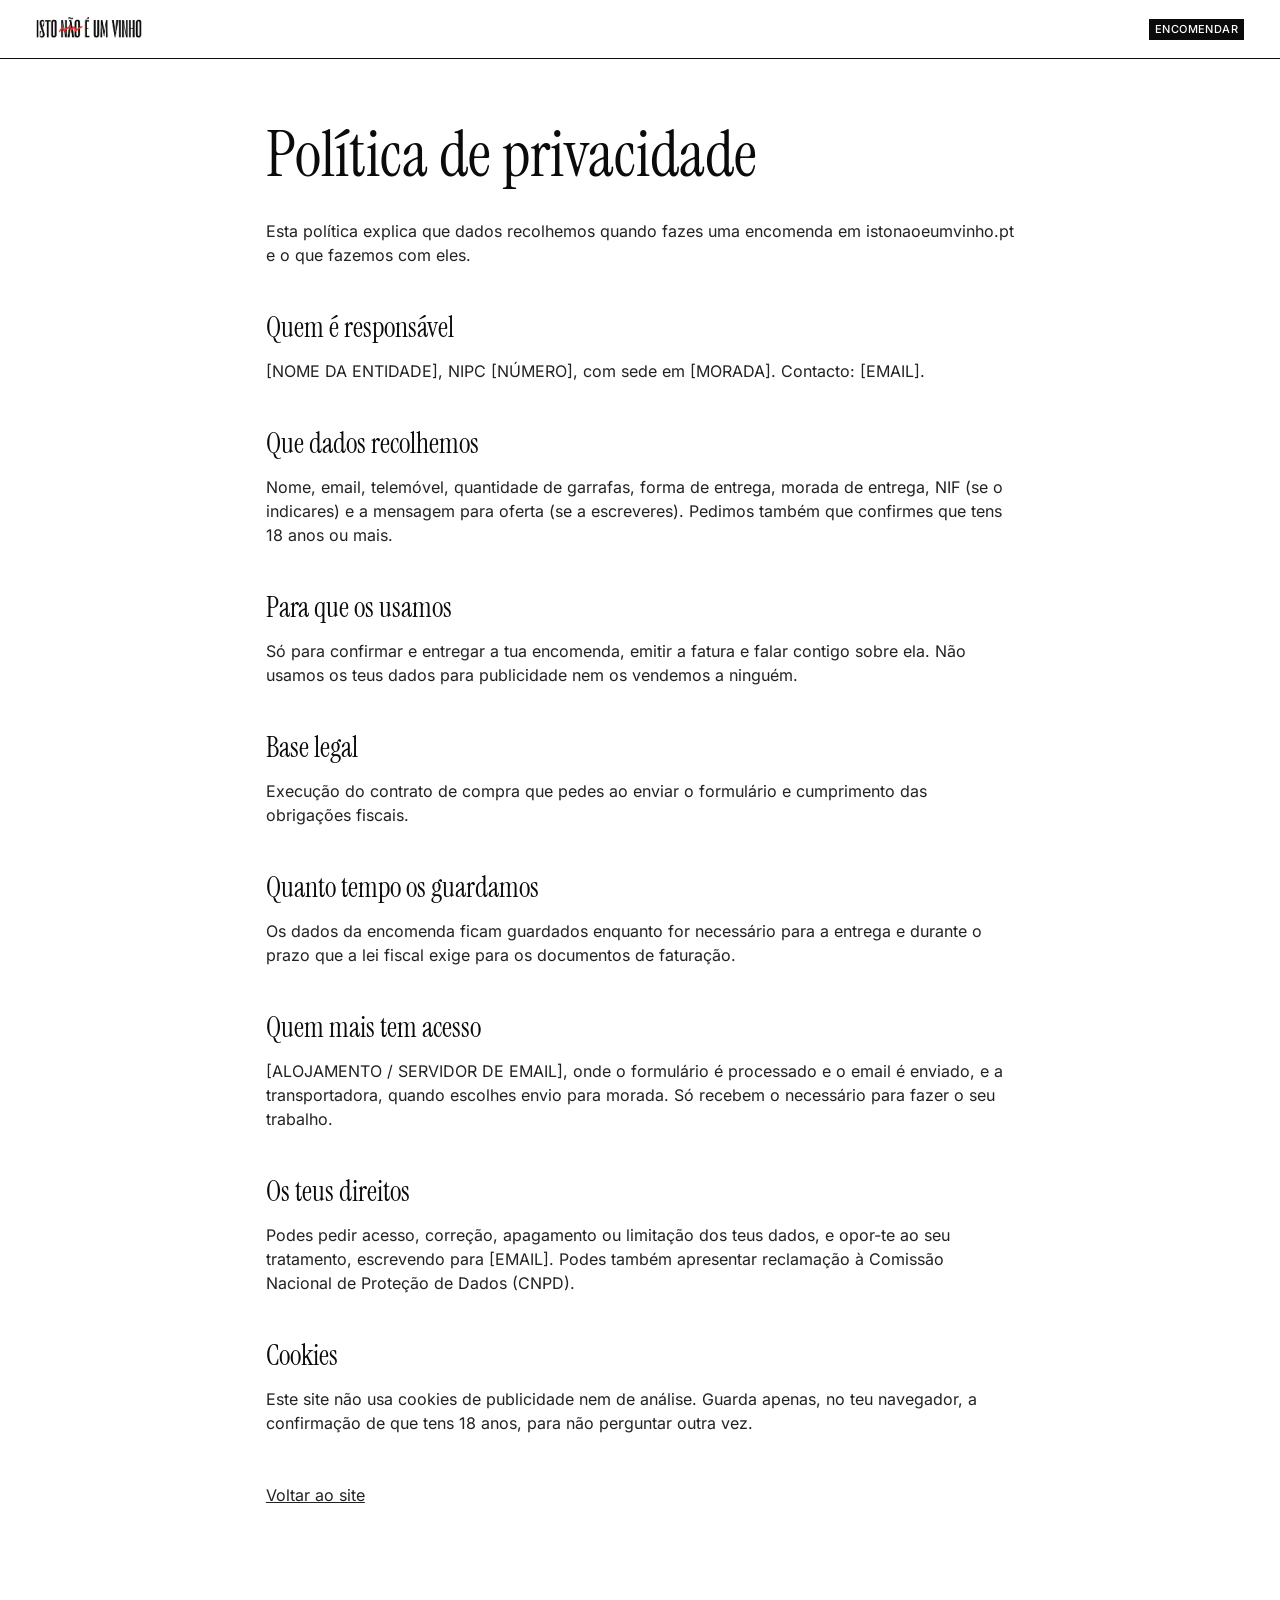
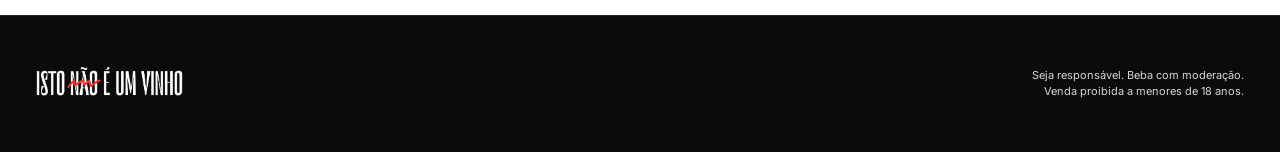
==== politica-privacidade.html @ b2ecf71c "Site Isto não é um Vinho + deploy automático para Cloud Run" ====
<!DOCTYPE html>
<html lang="pt-PT">
<head>
<meta charset="utf-8">
<meta name="viewport" content="width=device-width, initial-scale=1">
<title>Política de privacidade | Isto não é um Vinho</title>
<meta name="robots" content="noindex">
<link rel="icon" type="image/png" href="assets/img/favicon.png">
<link rel="stylesheet" href="assets/css/styles.css">
</head>
<body>
<header class="header">
  <div class="wrap header-in">
    <a href="index.html" class="header-logo"><img src="assets/img/logo-header.png" alt="Isto não é um vinho" width="574" height="128"></a>
    <nav class="nav" aria-label="Principal"><a href="index.html#encomendar" class="nav-cta">Encomendar</a></nav>
  </div>
</header>
<main class="legal">
  <div class="wrap">
    <h1>Política de privacidade</h1>
    <p>Esta política explica que dados recolhemos quando fazes uma encomenda em istonaoeumvinho.pt e o que fazemos com eles.</p>

    <h2>Quem é responsável</h2>
    <p>[NOME DA ENTIDADE], NIPC [NÚMERO], com sede em [MORADA]. Contacto: [EMAIL].</p>

    <h2>Que dados recolhemos</h2>
    <p>Nome, email, telemóvel, quantidade de garrafas, forma de entrega, morada de entrega, NIF (se o indicares) e a mensagem para oferta (se a escreveres). Pedimos também que confirmes que tens 18 anos ou mais.</p>

    <h2>Para que os usamos</h2>
    <p>Só para confirmar e entregar a tua encomenda, emitir a fatura e falar contigo sobre ela. Não usamos os teus dados para publicidade nem os vendemos a ninguém.</p>

    <h2>Base legal</h2>
    <p>Execução do contrato de compra que pedes ao enviar o formulário e cumprimento das obrigações fiscais.</p>

    <h2>Quanto tempo os guardamos</h2>
    <p>Os dados da encomenda ficam guardados enquanto for necessário para a entrega e durante o prazo que a lei fiscal exige para os documentos de faturação.</p>

    <h2>Quem mais tem acesso</h2>
    <p>[ALOJAMENTO / SERVIDOR DE EMAIL], onde o formulário é processado e o email é enviado, e a transportadora, quando escolhes envio para morada. Só recebem o necessário para fazer o seu trabalho.</p>

    <h2>Os teus direitos</h2>
    <p>Podes pedir acesso, correção, apagamento ou limitação dos teus dados, e opor-te ao seu tratamento, escrevendo para [EMAIL]. Podes também apresentar reclamação à Comissão Nacional de Proteção de Dados (CNPD).</p>

    <h2>Cookies</h2>
    <p>Este site não usa cookies de publicidade nem de análise. Guarda apenas, no teu navegador, a confirmação de que tens 18 anos, para não perguntar outra vez.</p>

    <p style="margin-top:48px"><a href="index.html">Voltar ao site</a></p>
  </div>
</main>
<footer class="footer">
  <div class="wrap footer-in">
    <div class="footer-marcas"><img src="assets/img/logo-footer.png" alt="Isto não é um vinho" class="footer-logo" width="916" height="205"></div>
    <div class="footer-info"><p>Seja responsável. Beba com moderação.<br>Venda proibida a menores de 18 anos.</p></div>
  </div>
</footer>
</body>
</html>
---- assets/css/styles.css ----
/* Fontes (alojadas localmente, licença OFL) */
@font-face{font-family:"Instrument Serif";src:url("../fonts/instrument-serif-latin-400-normal.woff2") format("woff2");font-weight:400;font-display:swap}
@font-face{font-family:"Inter";src:url("../fonts/inter-latin-400-normal.woff2") format("woff2");font-weight:400;font-display:swap}
@font-face{font-family:"Inter";src:url("../fonts/inter-latin-500-normal.woff2") format("woff2");font-weight:500;font-display:swap}
@font-face{font-family:"Inter";src:url("../fonts/inter-latin-600-normal.woff2") format("woff2");font-weight:600;font-display:swap}

:root{
  --preto:#0B0B0B;
  --branco:#FFFFFF;
  --vermelho:#ED342F;
  --vinho:#5E0A0D;
  --cinza:#9C9C9C;
  --texto-suave:#5A5A5A;
  --serif:"Instrument Serif",Georgia,"Times New Roman",serif;
  --sans:"Inter",system-ui,-apple-system,"Segoe UI",Roboto,sans-serif;
  --max:1440px;
  --pad:clamp(16px,2.8vw,40px);
  --header-h:58px;
}

*,*::before,*::after{box-sizing:border-box}
html{scroll-behavior:smooth;-webkit-text-size-adjust:100%}
@media (prefers-reduced-motion:reduce){html{scroll-behavior:auto}*{transition:none!important;animation:none!important}}
body{margin:0;background:var(--branco);color:var(--preto);font-family:var(--sans);font-size:16px;line-height:1.5;-webkit-font-smoothing:antialiased;text-rendering:optimizeLegibility}
img,svg{display:block;max-width:100%}
a{color:inherit}
h1,h2,h3,p,dl,dd,figure{margin:0}
section[id]{scroll-margin-top:var(--header-h)}
:focus-visible{outline:2px solid var(--vermelho);outline-offset:3px}

.wrap{max-width:var(--max);margin-inline:auto;padding-inline:var(--pad)}
.label{font-family:var(--sans);font-weight:500;font-size:12px;letter-spacing:.06em;text-transform:uppercase}

.skip{position:absolute;left:-9999px;top:8px;z-index:200;background:var(--preto);color:var(--branco);padding:10px 16px}
.skip:focus{left:8px}

/* Botões */
.btn{display:inline-flex;align-items:center;justify-content:center;min-height:48px;padding:0 32px;background:var(--preto);color:var(--branco);border:1px solid var(--preto);font:600 12px/1 var(--sans);letter-spacing:.08em;text-transform:uppercase;text-decoration:none;cursor:pointer;transition:background .2s,color .2s}
.btn:hover{background:var(--branco);color:var(--preto)}
.btn-block{width:100%}
.btn-outline{background:transparent;color:var(--preto)}
.btn-outline:hover{background:var(--preto);color:var(--branco)}
.btn-light{background:var(--branco);color:var(--preto);border-color:var(--branco)}
.btn-light:hover{background:transparent;color:var(--branco)}
.btn[disabled]{opacity:.6;cursor:wait}

/* Cabeçalho */
.header{position:sticky;top:0;z-index:50;background:var(--branco);border-bottom:1px solid var(--preto)}
.header-in{display:flex;align-items:center;justify-content:space-between;gap:16px;min-height:var(--header-h)}
.header-logo img{height:24px;width:auto}
.nav{display:flex;align-items:center;gap:clamp(12px,2vw,24px);font:500 11px/1 var(--sans);letter-spacing:.04em;text-transform:uppercase}
.nav a{text-decoration:none;padding:6px 0}
.nav a:hover{text-decoration:underline;text-underline-offset:4px}
.nav .nav-cta{background:var(--preto);color:var(--branco);padding:5px 6px}
.nav .nav-cta:hover{text-decoration:none;background:var(--vermelho)}

/* Hero */
.hero-in{display:grid;grid-template-columns:minmax(0,1fr) minmax(200px,300px);gap:40px;align-items:end;padding-block:clamp(40px,6vw,80px) clamp(40px,6vw,72px)}
.hero-logo img{width:min(100%,780px);height:auto}
.hero-side{display:flex;flex-direction:column;gap:22px;font-family:var(--serif);text-transform:uppercase;padding-bottom:4px}
.hero-claim{font-size:clamp(20px,1.7vw,26px);line-height:1.08}
.hero-meta{font-size:clamp(20px,1.7vw,26px);line-height:1.04}
.hero-meta b{font-weight:400;-webkit-text-stroke:.7px currentColor;letter-spacing:-.005em}
.hero-cta{display:flex;flex-direction:column;gap:8px;margin-top:14px}
.hero-note{font:500 10px/1.3 var(--sans);letter-spacing:.04em;text-align:right}

/* Fotografia */
.foto{background:var(--cinza);aspect-ratio:16/7.2;overflow:hidden}
.foto img,.foto-vazia{width:100%;height:100%;object-fit:cover}

/* Grelha label + conteúdo */
.grid-label{display:grid;grid-template-columns:minmax(120px,1fr) minmax(0,4fr);gap:24px 40px}

/* História */
.historia .wrap{padding-block:clamp(56px,7vw,96px)}
.historia-body{display:flex;flex-direction:column;gap:clamp(18px,2vw,28px)}
.lead{font-family:var(--serif);font-size:clamp(26px,2.9vw,44px);line-height:1.12}
.sub{font-family:var(--serif);font-size:clamp(19px,1.9vw,28px);line-height:1.18}
.historia-logos{width:min(100%,440px);height:auto;margin-top:8px}

/* O vinho */
.vinho{color:var(--branco);background-color:var(--vinho);
  background-image:
    radial-gradient(120% 90% at 18% 30%,rgba(150,20,24,.55),transparent 60%),
    radial-gradient(80% 120% at 85% 70%,rgba(120,10,16,.6),transparent 55%),
    radial-gradient(60% 50% at 55% 20%,rgba(200,40,40,.18),transparent 70%),
    linear-gradient(115deg,#3d0507 0%,#6d0c10 45%,#4a0609 70%,#2c0305 100%);
  border-block:1px solid var(--preto)}
.vinho .wrap{padding-block:clamp(48px,6vw,80px)}
.vinho .label{color:var(--vermelho)}
.ficha{display:grid;grid-template-columns:repeat(3,minmax(0,1fr));gap:clamp(24px,3vw,40px) clamp(20px,3vw,40px)}
.ficha dt{font:500 10px/1.2 var(--sans);letter-spacing:.06em;text-transform:uppercase;color:var(--vermelho);margin-bottom:6px}
.ficha dd{font-family:var(--serif);font-size:clamp(20px,1.9vw,28px);line-height:1.12}

/* Contador */
.contador .wrap{padding-block:clamp(40px,5vw,64px) clamp(32px,4vw,48px)}
.contador-row{display:flex;flex-wrap:wrap;align-items:flex-end;justify-content:space-between;gap:8px 32px}
.contador-num{font-family:var(--serif);font-size:clamp(150px,27vw,420px);line-height:.82;letter-spacing:-.03em;margin-left:-.04em;font-variant-numeric:lining-nums}
.contador-frase{font-family:var(--serif);font-size:clamp(22px,2.4vw,36px);line-height:1.1;padding-bottom:.2em}

/* Encomendar */
.encomenda{background:var(--preto);color:var(--branco)}
.encomenda-in{display:grid;grid-template-columns:minmax(220px,1fr) minmax(0,2.4fr);gap:40px clamp(32px,4vw,64px);padding-block:clamp(56px,6vw,80px)}
.encomenda-intro{display:flex;flex-direction:column;gap:10px}
.encomenda h2{font-family:var(--serif);font-weight:400;font-size:clamp(44px,4.6vw,72px);line-height:1}
.preco{font-family:var(--serif);font-size:clamp(28px,2.6vw,40px);line-height:1.1}
.encomenda-txt{font-size:13px;line-height:1.45;color:#D6D6D6;max-width:300px;margin-top:6px}

.form{display:grid;grid-template-columns:repeat(2,minmax(0,1fr));gap:18px 20px;align-content:start}
.form[hidden]{display:none}
.form .full{grid-column:1/-1}
.hp{position:absolute!important;left:-10000px;width:1px;height:1px;overflow:hidden}
.field{display:flex;flex-direction:column;gap:7px;font:500 9.5px/1.2 var(--sans);letter-spacing:.08em;text-transform:uppercase;margin:0;padding:0;border:0;min-width:0}
.field[hidden]{display:none}
.field legend{padding:0;margin-bottom:8px}
.field input,.field select{width:100%;height:46px;padding:0 12px;background:transparent;color:var(--branco);border:1px solid #6E6E6E;border-radius:0;font:400 15px/1 var(--sans);letter-spacing:0;text-transform:none;-webkit-appearance:none;appearance:none;transition:border-color .2s}
.field input::placeholder{color:#7A7A7A}
.field input:focus,.field select:focus{outline:none;border-color:var(--branco)}
.select{position:relative;display:block}
.select::after{content:"";position:absolute;right:14px;top:50%;width:7px;height:7px;border-right:1.5px solid var(--branco);border-bottom:1.5px solid var(--branco);transform:translateY(-70%) rotate(45deg);pointer-events:none}
.field select{background:var(--preto);padding-right:36px;cursor:pointer}
.err{font:400 12px/1.3 var(--sans);letter-spacing:0;text-transform:none;color:#FF8A80;min-height:0}
.err:empty{display:none}
.field.invalid input,.field.invalid select{border-color:#FF8A80}

.radios{display:flex;flex-wrap:wrap;gap:8px 28px}
.radio,.check{display:flex;align-items:center;gap:10px;font:400 13px/1.35 var(--sans);letter-spacing:0;text-transform:none;cursor:pointer;min-height:32px}
.radio input{appearance:none;-webkit-appearance:none;width:16px;height:16px;margin:0;border-radius:50%;border:1.5px solid var(--branco);flex:0 0 auto;display:grid;place-content:center;cursor:pointer}
.radio input::before{content:"";width:8px;height:8px;border-radius:50%;background:var(--branco);transform:scale(0);transition:transform .15s}
.radio input:checked::before{transform:scale(1)}
.check{align-items:flex-start}
.check input{appearance:none;-webkit-appearance:none;width:16px;height:16px;margin:1px 0 0;border:1.5px solid var(--branco);background:transparent;flex:0 0 auto;display:grid;place-content:center;cursor:pointer}
.check input::before{content:"";width:9px;height:5px;border-left:2px solid var(--preto);border-bottom:2px solid var(--preto);transform:rotate(-45deg) translate(1px,-1px) scale(0);transition:transform .15s}
.check input:checked{background:var(--branco)}
.check input:checked::before{transform:rotate(-45deg) translate(1px,-1px) scale(1)}
.check.invalid input{border-color:#FF8A80}
.check a{text-underline-offset:3px}

.total{font-family:var(--serif);font-size:26px;line-height:1.1}
.form-msg{font-size:14px;min-height:0}
.form-msg:empty{display:none}
.form-msg.erro{color:#FF8A80}
.actions{display:flex;flex-wrap:wrap;align-items:center;gap:12px 20px;margin-top:4px}
.actions .btn{min-width:180px}
.actions-note{font-size:11px;color:#BDBDBD}

.sucesso{display:flex;flex-direction:column;gap:16px;font-family:var(--serif);outline:none}
.sucesso[hidden]{display:none}
.sucesso-big{font-size:clamp(44px,5vw,80px);line-height:1;text-transform:uppercase}
.sucesso p:not(.sucesso-big){font-size:clamp(20px,2vw,26px);line-height:1.25;max-width:640px}

/* Rodapé */
.footer{background:var(--preto);color:var(--branco);border-top:1px solid #222}
.footer-in{display:flex;flex-wrap:wrap;align-items:center;justify-content:space-between;gap:28px 40px;padding-block:clamp(36px,4vw,56px)}
.footer-marcas{display:flex;flex-wrap:wrap;align-items:center;gap:20px 32px}
.footer-logo{height:clamp(26px,2.6vw,38px);width:auto}
.footer-parceiros{height:clamp(24px,2.3vw,32px);width:auto}
.footer-info{display:flex;flex-direction:column;gap:6px;font-size:11px;line-height:1.45;text-align:right;color:#D6D6D6}
.footer-info a{text-decoration:none}
.footer-info a:hover{text-decoration:underline;text-underline-offset:3px}
.ig{display:inline-flex;align-items:center;gap:4px;vertical-align:middle}

/* Entrada 18+ */
.idade{position:fixed;inset:0;z-index:100;background:var(--branco);display:flex;align-items:center;justify-content:center;padding:32px 16px;overflow:auto}
.idade[hidden]{display:none}
.idade-box{display:flex;flex-direction:column;align-items:center;gap:32px;text-align:center;max-width:720px;width:100%}
.idade-logo{width:min(100%,520px);height:auto}
.idade h1{font-family:var(--serif);font-weight:400;font-size:clamp(30px,4vw,48px);line-height:1.1}
.idade-btns{display:flex;flex-wrap:wrap;gap:12px;justify-content:center}
.idade-btns .btn{min-width:160px}
.idade-nao-msg{font-family:var(--serif);font-size:26px}
.idade-aviso{font-size:12px;line-height:1.5;color:var(--texto-suave)}
body.bloqueado{overflow:hidden}

/* Página legal */
.legal .wrap{max-width:820px;padding-block:64px 96px}
.legal h1{font-family:var(--serif);font-weight:400;font-size:clamp(40px,5vw,64px);line-height:1;margin-bottom:32px}
.legal h2{font-family:var(--serif);font-weight:400;font-size:28px;margin:40px 0 10px}
.legal p{color:#222;margin-bottom:12px}

/* Responsivo */
@media (max-width:900px){
  .hero-in{grid-template-columns:1fr;gap:32px}
  .hero-side{display:grid;grid-template-columns:1fr 1fr;gap:20px}
  .hero-cta{grid-column:1/-1;margin-top:0}
  .hero-note{text-align:left}
  .grid-label{grid-template-columns:1fr}
  .encomenda-in{grid-template-columns:1fr}
  .encomenda-txt{max-width:520px}
  .footer-info{text-align:left}
}
@media (max-width:640px){
  :root{--header-h:54px}
  .header-logo img{height:18px}
  .nav{gap:12px;font-size:10px}
  .nav a:not(.nav-cta){display:none}
  .foto{aspect-ratio:4/5}
  .ficha{grid-template-columns:repeat(2,minmax(0,1fr))}
  .form{grid-template-columns:1fr}
  .contador-row{flex-direction:column;align-items:flex-start}
  .actions .btn{width:100%}
}
@media (max-width:380px){
  .hero-side{grid-template-columns:1fr}
}
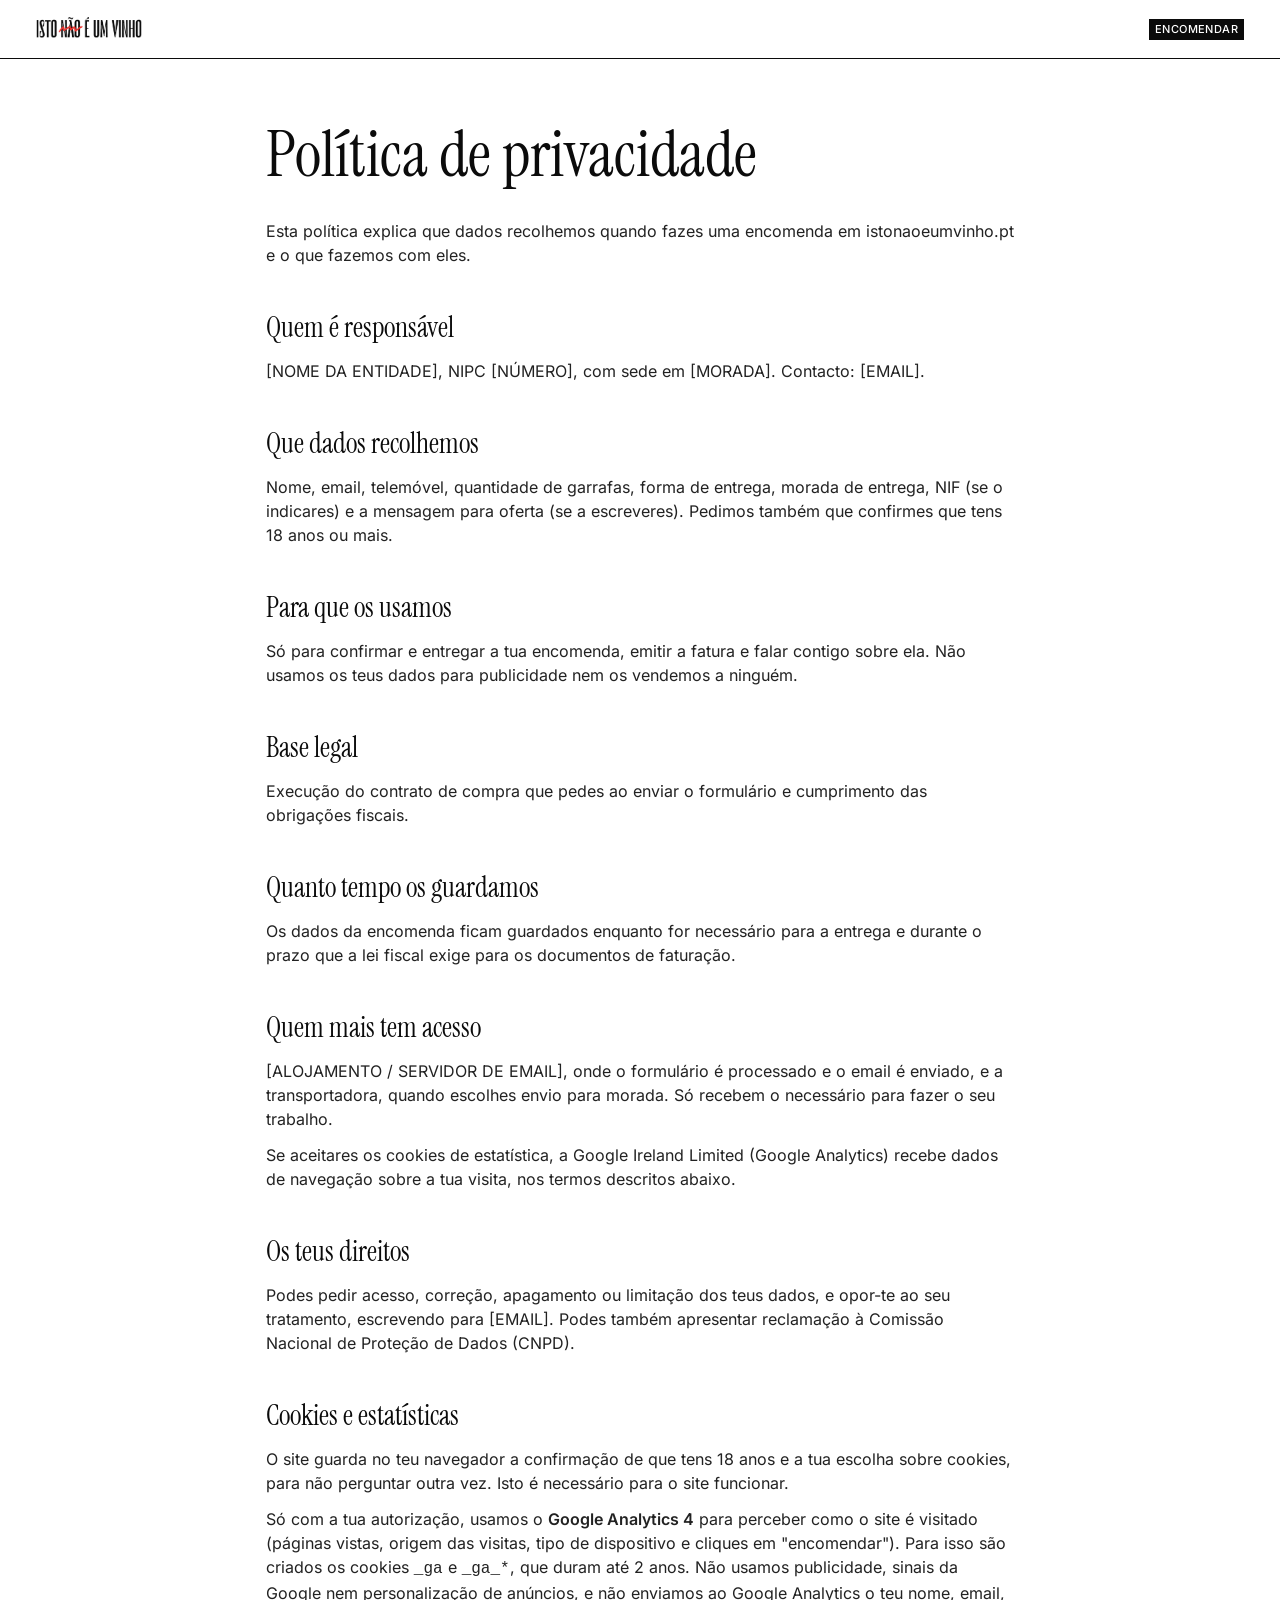
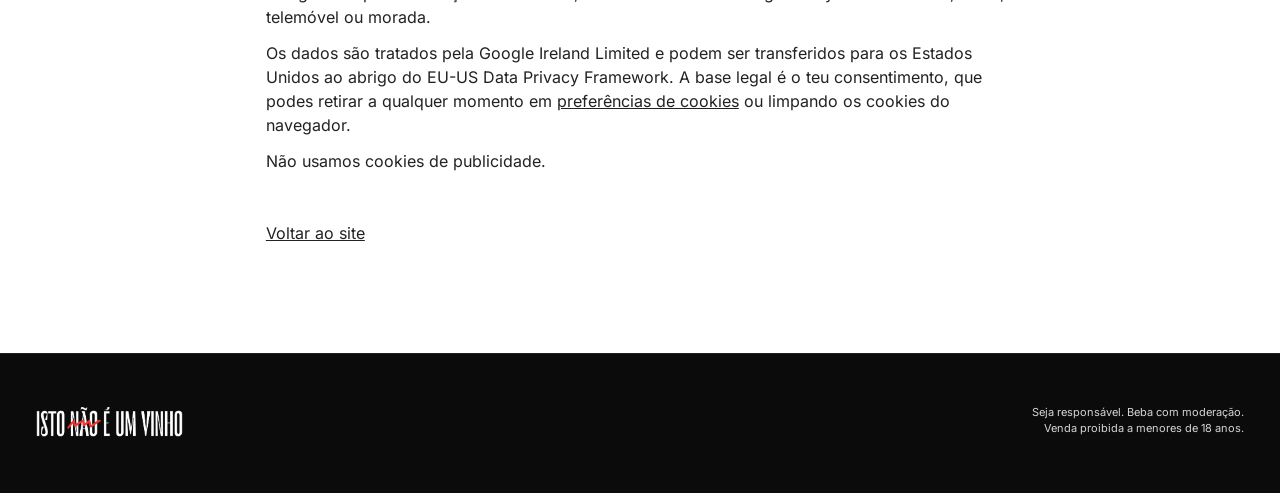
==== commit 8faba116: "Google Analytics 4 com banner de consentimento e eventos de encomenda Co-Authored-By: Claude Opus 5." ====
--- a/politica-privacidade.html
+++ b/politica-privacidade.html
@@ -6,7 +6,7 @@
 <title>Política de privacidade | Isto não é um Vinho</title>
 <meta name="robots" content="noindex">
 <link rel="icon" type="image/png" href="assets/img/favicon.png">
-<link rel="stylesheet" href="assets/css/styles.css">
+<link rel="stylesheet" href="assets/css/styles.css?v=__VERSION__">
 </head>
 <body>
 <header class="header">
@@ -37,12 +37,16 @@
 
     <h2>Quem mais tem acesso</h2>
     <p>[ALOJAMENTO / SERVIDOR DE EMAIL], onde o formulário é processado e o email é enviado, e a transportadora, quando escolhes envio para morada. Só recebem o necessário para fazer o seu trabalho.</p>
+    <p>Se aceitares os cookies de estatística, a Google Ireland Limited (Google Analytics) recebe dados de navegação sobre a tua visita, nos termos descritos abaixo.</p>
 
     <h2>Os teus direitos</h2>
     <p>Podes pedir acesso, correção, apagamento ou limitação dos teus dados, e opor-te ao seu tratamento, escrevendo para [EMAIL]. Podes também apresentar reclamação à Comissão Nacional de Proteção de Dados (CNPD).</p>
 
-    <h2>Cookies</h2>
-    <p>Este site não usa cookies de publicidade nem de análise. Guarda apenas, no teu navegador, a confirmação de que tens 18 anos, para não perguntar outra vez.</p>
+    <h2 id="cookies">Cookies e estatísticas</h2>
+    <p>O site guarda no teu navegador a confirmação de que tens 18 anos e a tua escolha sobre cookies, para não perguntar outra vez. Isto é necessário para o site funcionar.</p>
+    <p>Só com a tua autorização, usamos o <strong>Google Analytics 4</strong> para perceber como o site é visitado (páginas vistas, origem das visitas, tipo de dispositivo e cliques em "encomendar"). Para isso são criados os cookies <code>_ga</code> e <code>_ga_*</code>, que duram até 2 anos. Não usamos publicidade, sinais da Google nem personalização de anúncios, e não enviamos ao Google Analytics o teu nome, email, telemóvel ou morada.</p>
+    <p>Os dados são tratados pela Google Ireland Limited e podem ser transferidos para os Estados Unidos ao abrigo do EU-US Data Privacy Framework. A base legal é o teu consentimento, que podes retirar a qualquer momento em <a href="#" data-cookies>preferências de cookies</a> ou limpando os cookies do navegador.</p>
+    <p>Não usamos cookies de publicidade.</p>
 
     <p style="margin-top:48px"><a href="index.html">Voltar ao site</a></p>
   </div>
@@ -50,8 +54,10 @@
 <footer class="footer">
   <div class="wrap footer-in">
     <div class="footer-marcas"><img src="assets/img/logo-footer.png" alt="Isto não é um vinho" class="footer-logo" width="916" height="205"></div>
-    <div class="footer-info"><p>Seja responsável. Beba com moderação.<br>Venda proibida a menores de 18 anos.</p></div>
+    <div class="footer-info"><p>Seja responsável. Beba com moderação.<br>Venda proibida a menores de 18 anos.</p><p><a href="#" data-cookies hidden>Cookies</a></p></div>
   </div>
 </footer>
+<script src="config.js?v=__VERSION__"></script>
+<script src="assets/js/analytics.js?v=__VERSION__"></script>
 </body>
 </html>
--- a/assets/css/styles.css
+++ b/assets/css/styles.css
@@ -172,6 +172,17 @@
 .idade-aviso{font-size:12px;line-height:1.5;color:var(--texto-suave)}
 body.bloqueado{overflow:hidden}
 
+/* Banner de cookies */
+.cookies{position:fixed;left:0;right:0;bottom:0;z-index:90;background:var(--branco);color:var(--preto);border-top:1px solid var(--preto);box-shadow:0 -6px 24px rgba(0,0,0,.08)}
+.cookies[hidden]{display:none}
+.cookies-in{max-width:var(--max);margin:0 auto;padding:16px var(--pad);display:flex;flex-wrap:wrap;align-items:center;justify-content:space-between;gap:12px 32px}
+.cookies p{margin:0;flex:1 1 420px;font-size:13px;line-height:1.5}
+.cookies strong{font-family:var(--serif);font-weight:400;font-size:18px;margin-right:4px}
+.cookies a{text-underline-offset:3px}
+.cookies-btns{display:flex;gap:10px;flex-wrap:wrap}
+.cookies .btn{min-height:42px;padding:0 22px}
+@media (max-width:640px){.cookies-btns{width:100%}.cookies .btn{flex:1}}
+
 /* Página legal */
 .legal .wrap{max-width:820px;padding-block:64px 96px}
 .legal h1{font-family:var(--serif);font-weight:400;font-size:clamp(40px,5vw,64px);line-height:1;margin-bottom:32px}
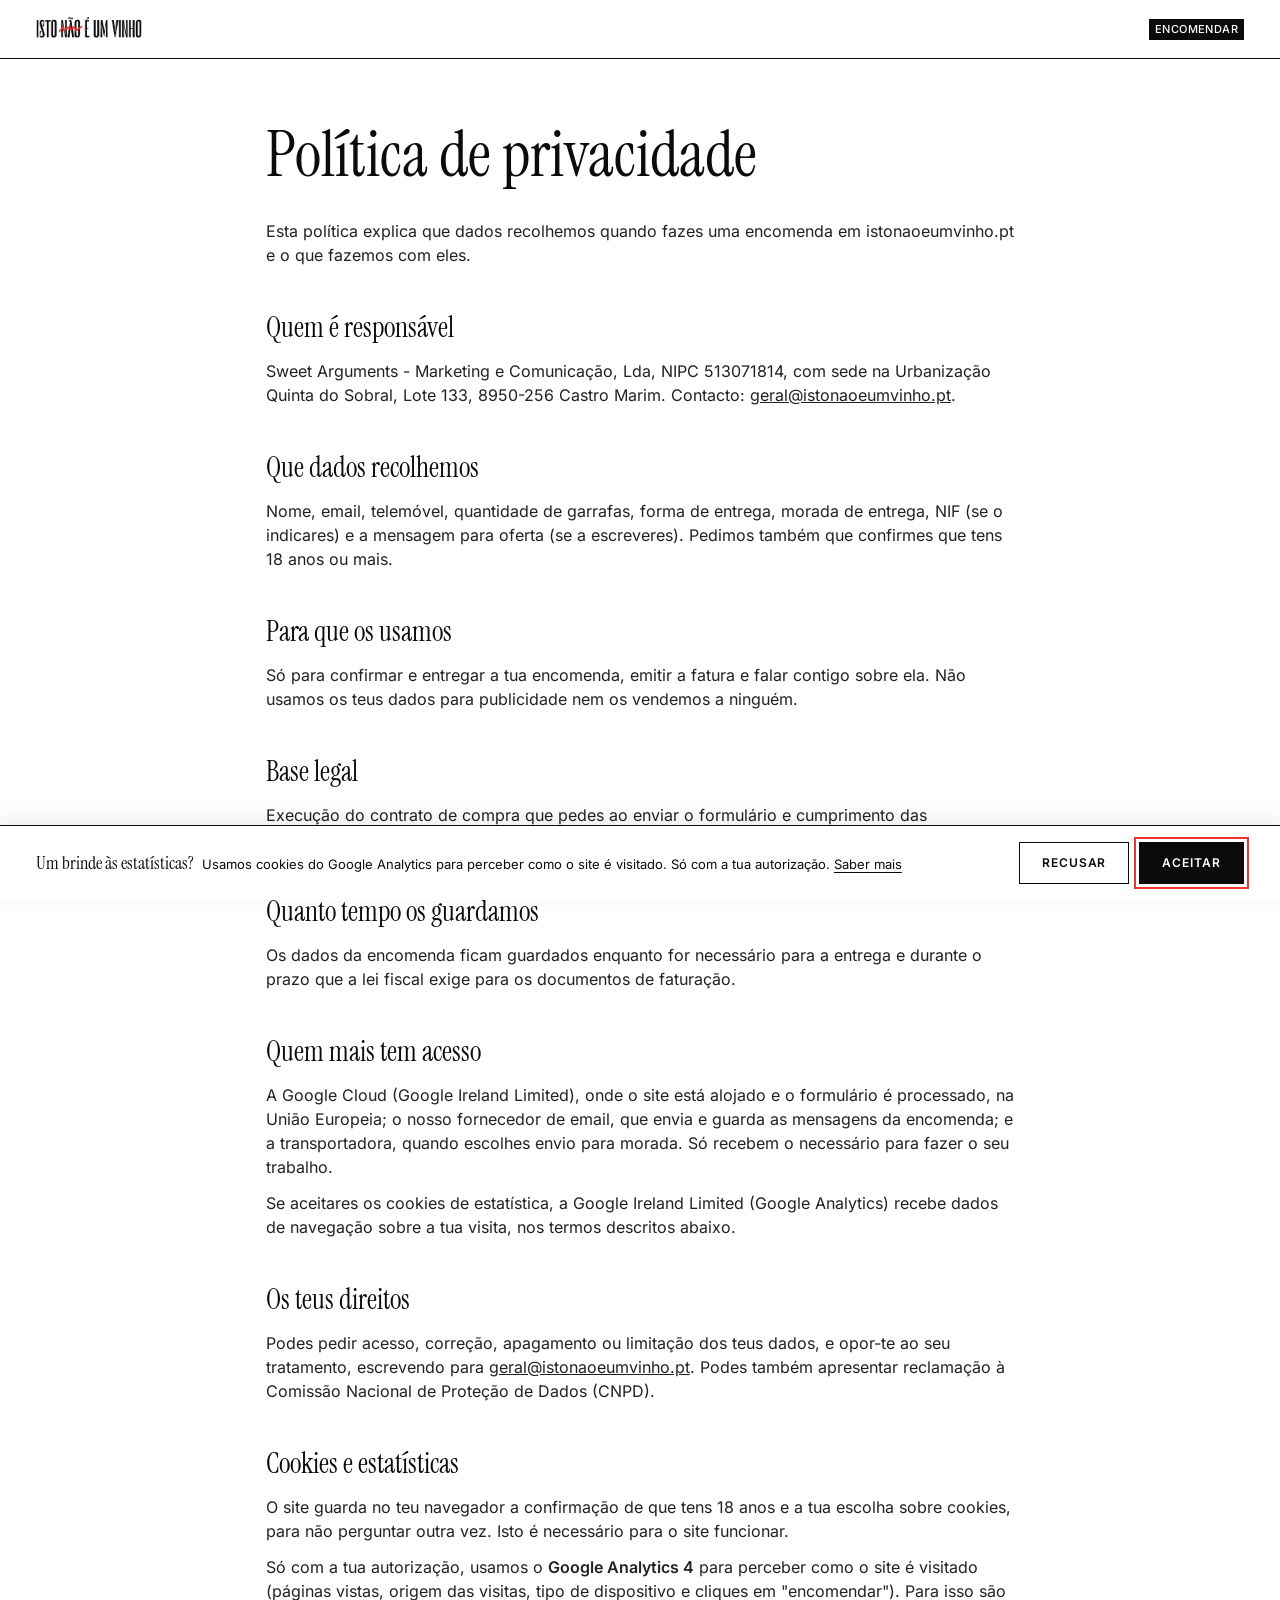
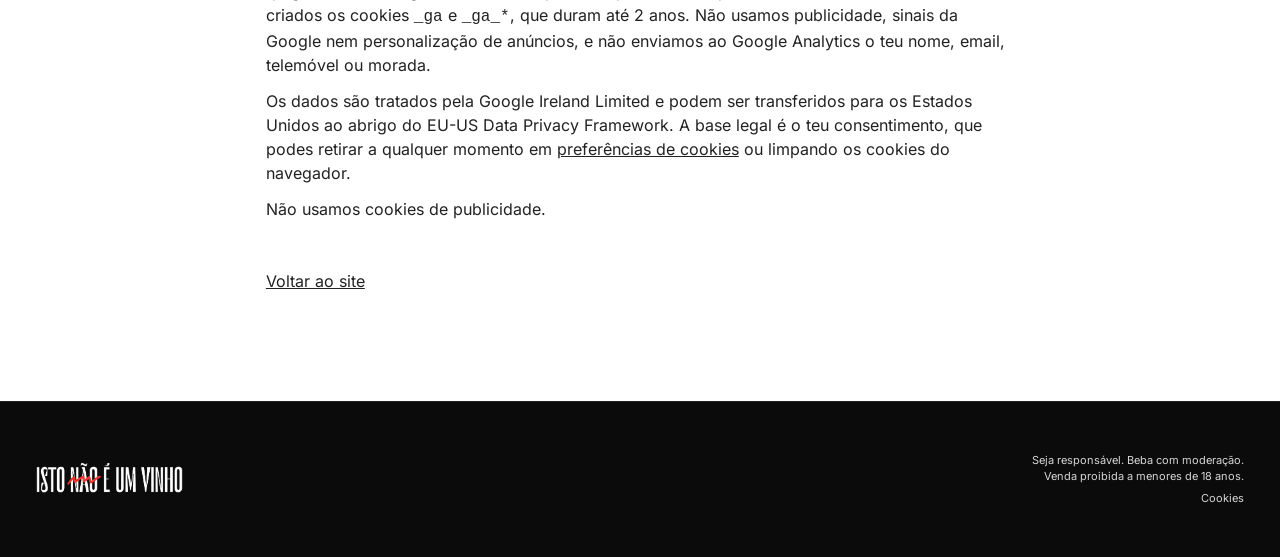
==== commit 53a06caa: "Secção O vinho com textura e parallax; política de privacidade preenchida Co-Authored-By: Claude Opu" ====
--- a/politica-privacidade.html
+++ b/politica-privacidade.html
@@ -21,7 +21,7 @@
     <p>Esta política explica que dados recolhemos quando fazes uma encomenda em istonaoeumvinho.pt e o que fazemos com eles.</p>
 
     <h2>Quem é responsável</h2>
-    <p>[NOME DA ENTIDADE], NIPC [NÚMERO], com sede em [MORADA]. Contacto: [EMAIL].</p>
+    <p>Sweet Arguments - Marketing e Comunicação, Lda, NIPC 513071814, com sede na Urbanização Quinta do Sobral, Lote 133, 8950-256 Castro Marim. Contacto: <a href="mailto:geral@istonaoeumvinho.pt">geral@istonaoeumvinho.pt</a>.</p>
 
     <h2>Que dados recolhemos</h2>
     <p>Nome, email, telemóvel, quantidade de garrafas, forma de entrega, morada de entrega, NIF (se o indicares) e a mensagem para oferta (se a escreveres). Pedimos também que confirmes que tens 18 anos ou mais.</p>
@@ -36,11 +36,11 @@
     <p>Os dados da encomenda ficam guardados enquanto for necessário para a entrega e durante o prazo que a lei fiscal exige para os documentos de faturação.</p>
 
     <h2>Quem mais tem acesso</h2>
-    <p>[ALOJAMENTO / SERVIDOR DE EMAIL], onde o formulário é processado e o email é enviado, e a transportadora, quando escolhes envio para morada. Só recebem o necessário para fazer o seu trabalho.</p>
+    <p>A Google Cloud (Google Ireland Limited), onde o site está alojado e o formulário é processado, na União Europeia; o nosso fornecedor de email, que envia e guarda as mensagens da encomenda; e a transportadora, quando escolhes envio para morada. Só recebem o necessário para fazer o seu trabalho.</p>
     <p>Se aceitares os cookies de estatística, a Google Ireland Limited (Google Analytics) recebe dados de navegação sobre a tua visita, nos termos descritos abaixo.</p>
 
     <h2>Os teus direitos</h2>
-    <p>Podes pedir acesso, correção, apagamento ou limitação dos teus dados, e opor-te ao seu tratamento, escrevendo para [EMAIL]. Podes também apresentar reclamação à Comissão Nacional de Proteção de Dados (CNPD).</p>
+    <p>Podes pedir acesso, correção, apagamento ou limitação dos teus dados, e opor-te ao seu tratamento, escrevendo para <a href="mailto:geral@istonaoeumvinho.pt">geral@istonaoeumvinho.pt</a>. Podes também apresentar reclamação à Comissão Nacional de Proteção de Dados (CNPD).</p>
 
     <h2 id="cookies">Cookies e estatísticas</h2>
     <p>O site guarda no teu navegador a confirmação de que tens 18 anos e a tua escolha sobre cookies, para não perguntar outra vez. Isto é necessário para o site funcionar.</p>
--- a/assets/css/styles.css
+++ b/assets/css/styles.css
@@ -79,14 +79,14 @@
 .historia-logos{width:min(100%,440px);height:auto;margin-top:8px}
 
 /* O vinho */
-.vinho{color:var(--branco);background-color:var(--vinho);
-  background-image:
-    radial-gradient(120% 90% at 18% 30%,rgba(150,20,24,.55),transparent 60%),
-    radial-gradient(80% 120% at 85% 70%,rgba(120,10,16,.6),transparent 55%),
-    radial-gradient(60% 50% at 55% 20%,rgba(200,40,40,.18),transparent 70%),
-    linear-gradient(115deg,#3d0507 0%,#6d0c10 45%,#4a0609 70%,#2c0305 100%);
-  border-block:1px solid var(--preto)}
-.vinho .wrap{padding-block:clamp(48px,6vw,80px)}
+/* Fundo: textura do vinho (desce mais devagar que a página = parallax) + camada de cor por cima, como no rótulo */
+.vinho{--vinho-cor:#843C3D;--vinho-mistura:color;--vinho-opacidade:.55;position:relative;isolation:isolate;overflow:hidden;color:var(--branco);background:#3A0507;border-block:1px solid var(--preto)}
+.vinho-fundo{position:absolute;inset:0;z-index:-1;pointer-events:none}
+.vinho-textura{position:absolute;left:0;right:0;top:-35%;height:170%;background:#3A0507 url("../img/vinho-textura.jpg") center/cover no-repeat;transform:translate3d(0,0,0) scale(1.08);will-change:transform}
+.vinho-tinta{position:absolute;inset:0;background:var(--vinho-cor);opacity:.25}
+.vinho-fundo::after{content:"";position:absolute;inset:0;background:var(--vinho-cor);mix-blend-mode:var(--vinho-mistura);opacity:var(--vinho-opacidade)}
+.vinho-fundo::before{content:"";position:absolute;inset:0;z-index:1;background:linear-gradient(90deg,rgba(20,0,2,.45) 0%,rgba(20,0,2,0) 55%)}
+.vinho .wrap{position:relative;padding-block:clamp(64px,9vw,128px)}
 .vinho .label{color:var(--vermelho)}
 .ficha{display:grid;grid-template-columns:repeat(3,minmax(0,1fr));gap:clamp(24px,3vw,40px) clamp(20px,3vw,40px)}
 .ficha dt{font:500 10px/1.2 var(--sans);letter-spacing:.06em;text-transform:uppercase;color:var(--vermelho);margin-bottom:6px}
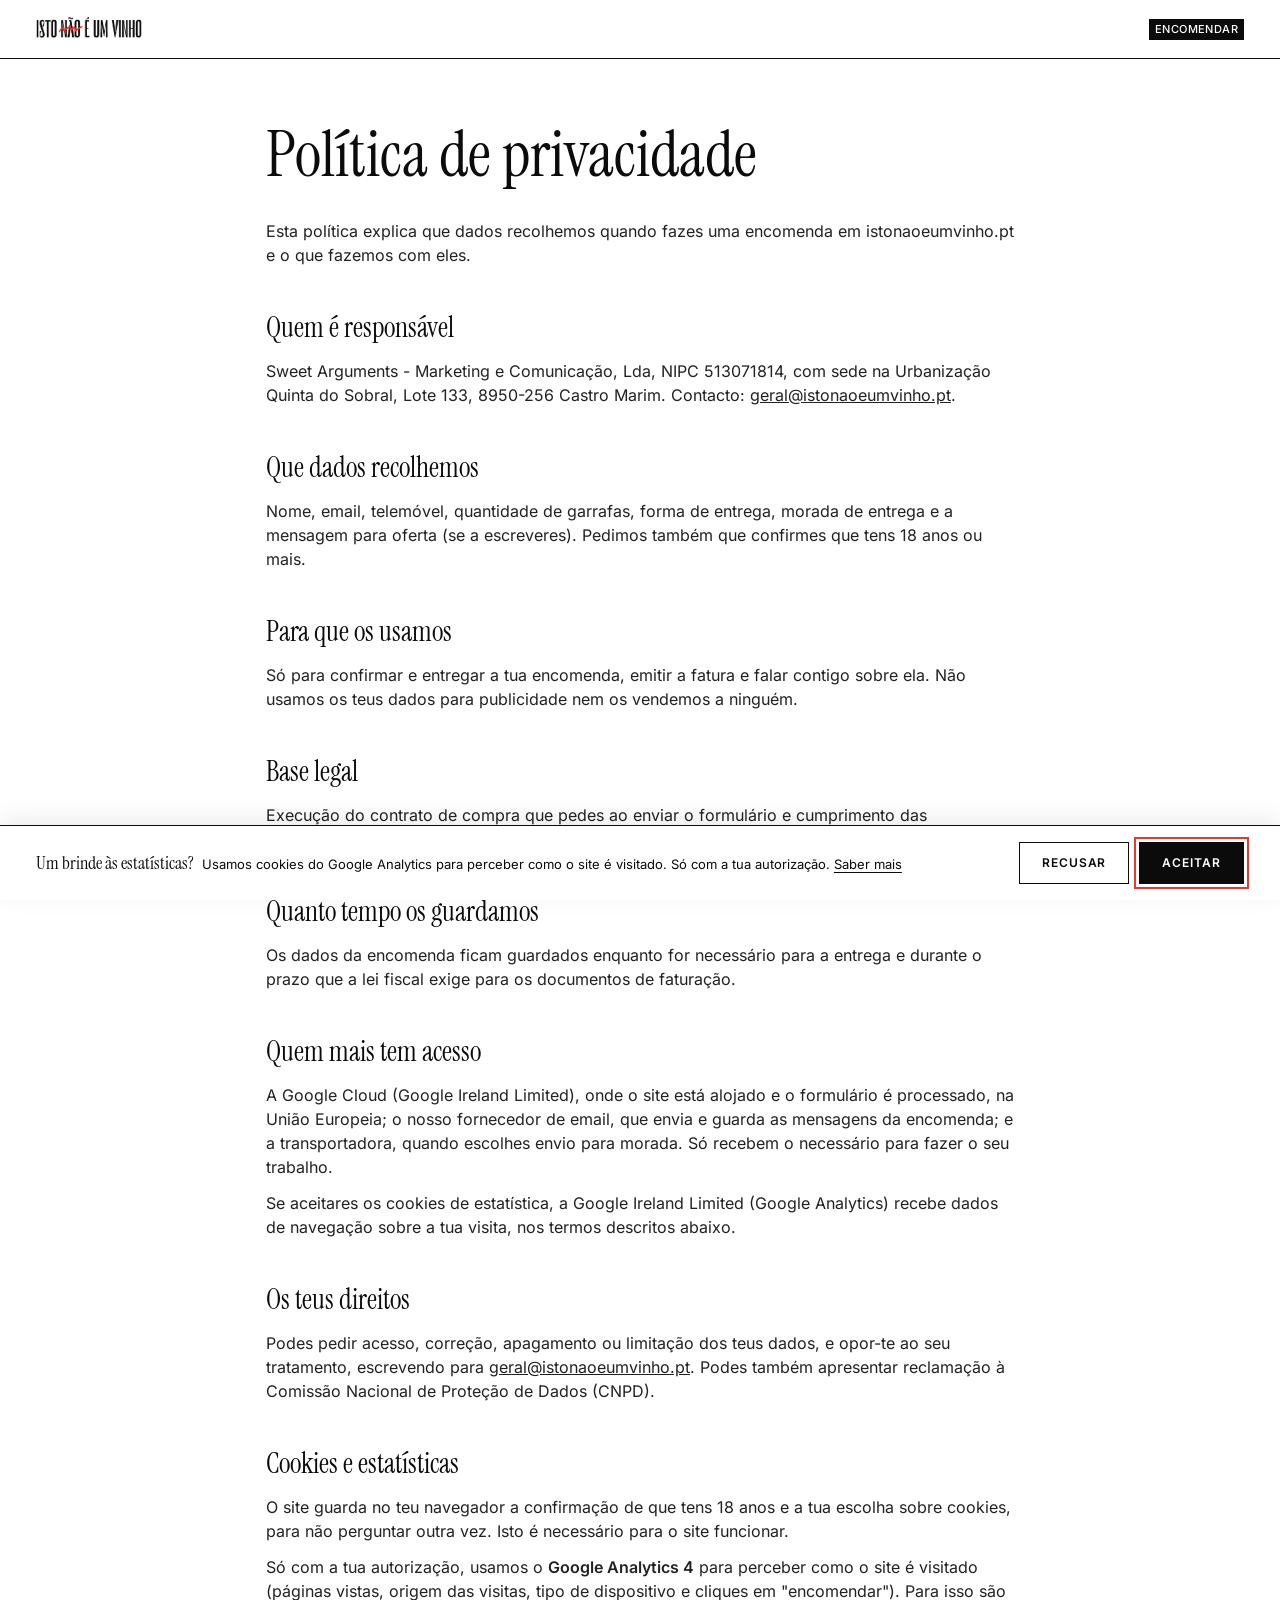
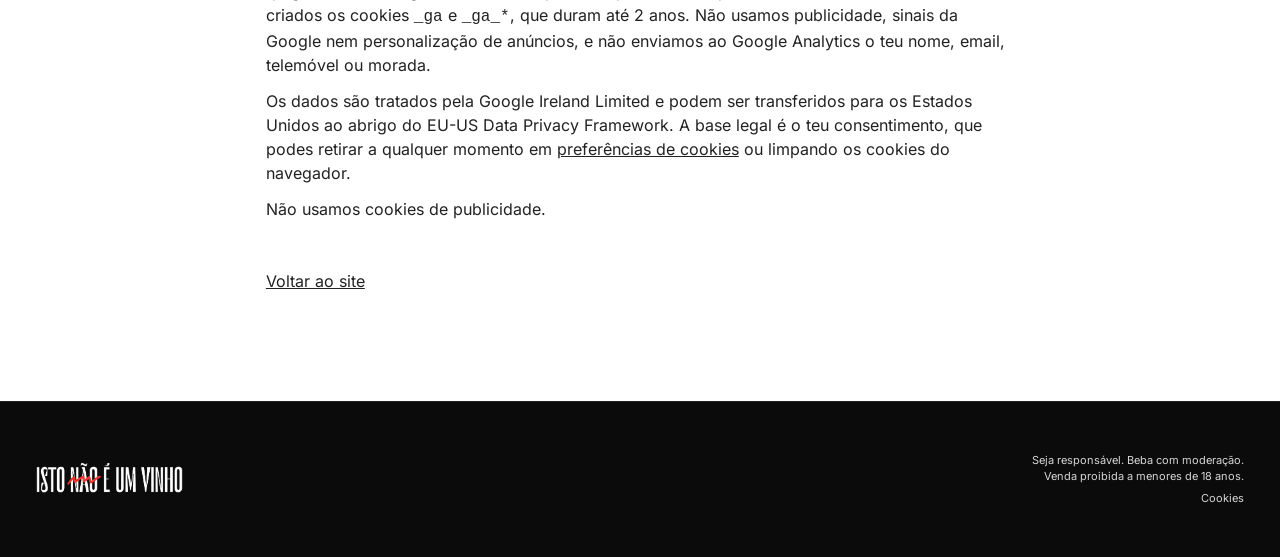
==== commit 06b674bf: "Alterações 1, 3 e 4: edição de 550, sem NIF, menu visível desde o início - 700 passa a 550 (página, " ====
--- a/politica-privacidade.html
+++ b/politica-privacidade.html
@@ -24,7 +24,7 @@
     <p>Sweet Arguments - Marketing e Comunicação, Lda, NIPC 513071814, com sede na Urbanização Quinta do Sobral, Lote 133, 8950-256 Castro Marim. Contacto: <a href="mailto:geral@istonaoeumvinho.pt">geral@istonaoeumvinho.pt</a>.</p>
 
     <h2>Que dados recolhemos</h2>
-    <p>Nome, email, telemóvel, quantidade de garrafas, forma de entrega, morada de entrega, NIF (se o indicares) e a mensagem para oferta (se a escreveres). Pedimos também que confirmes que tens 18 anos ou mais.</p>
+    <p>Nome, email, telemóvel, quantidade de garrafas, forma de entrega, morada de entrega e a mensagem para oferta (se a escreveres). Pedimos também que confirmes que tens 18 anos ou mais.</p>
 
     <h2>Para que os usamos</h2>
     <p>Só para confirmar e entregar a tua encomenda, emitir a fatura e falar contigo sobre ela. Não usamos os teus dados para publicidade nem os vendemos a ninguém.</p>
--- a/assets/css/styles.css
+++ b/assets/css/styles.css
@@ -48,21 +48,25 @@
 .header{position:sticky;top:0;z-index:50;background:var(--branco);border-bottom:1px solid var(--preto)}
 .header-in{display:flex;align-items:center;justify-content:space-between;gap:16px;min-height:var(--header-h)}
 .header-logo img{height:24px;width:auto}
+/* Na página inicial (com JS) o menu está sempre visível; o logo pequeno só entra depois de o logo grande sair do ecrã */
+.header-auto .header-logo{opacity:0;visibility:hidden;transition:opacity .3s,visibility .3s}
+.header-auto.visivel .header-logo{opacity:1;visibility:visible}
 .nav{display:flex;align-items:center;gap:clamp(12px,2vw,24px);font:500 11px/1 var(--sans);letter-spacing:.04em;text-transform:uppercase}
-.nav a{text-decoration:none;padding:6px 0}
+.nav a{text-decoration:none;padding:6px 0;white-space:nowrap}
 .nav a:hover{text-decoration:underline;text-underline-offset:4px}
 .nav .nav-cta{background:var(--preto);color:var(--branco);padding:5px 6px}
 .nav .nav-cta:hover{text-decoration:none;background:var(--vermelho)}
 
 /* Hero */
-.hero-in{display:grid;grid-template-columns:minmax(0,1fr) minmax(200px,300px);gap:40px;align-items:end;padding-block:clamp(40px,6vw,80px) clamp(40px,6vw,72px)}
+.hero{min-height:calc(100vh - var(--header-h));min-height:calc(100svh - var(--header-h))} /* a foto só começa abaixo da dobra */
+.hero-in{display:grid;grid-template-columns:minmax(0,1fr) minmax(200px,300px);gap:40px;align-items:end;padding-block:clamp(24px,2.4vw,36px) clamp(40px,6vw,72px)}
 .hero-logo img{width:min(100%,780px);height:auto}
 .hero-side{display:flex;flex-direction:column;gap:22px;font-family:var(--serif);text-transform:uppercase;padding-bottom:4px}
 .hero-claim{font-size:clamp(20px,1.7vw,26px);line-height:1.08}
 .hero-meta{font-size:clamp(20px,1.7vw,26px);line-height:1.04}
 .hero-meta b{font-weight:400;-webkit-text-stroke:.7px currentColor;letter-spacing:-.005em}
 .hero-cta{display:flex;flex-direction:column;gap:8px;margin-top:14px}
-.hero-note{font:500 10px/1.3 var(--sans);letter-spacing:.04em;text-align:right}
+.hero-note{font:500 10px/1.3 var(--sans);letter-spacing:.04em;text-align:left}
 
 /* Fotografia */
 .foto{background:var(--cinza);aspect-ratio:16/7.2;overflow:hidden}
@@ -136,6 +140,10 @@
 .check.invalid input{border-color:#FF8A80}
 .check a{text-underline-offset:3px}
 
+.recolha{border:1px solid #6E6E6E;padding:16px 18px;display:flex;flex-direction:column;gap:10px;font:400 14px/1.5 var(--sans)}
+.recolha[hidden]{display:none}
+.recolha .recolha-titulo{font:500 9.5px/1.2 var(--sans);letter-spacing:.08em;text-transform:uppercase}
+.recolha a{text-underline-offset:3px}
 .total{font-family:var(--serif);font-size:26px;line-height:1.1}
 .form-msg{font-size:14px;min-height:0}
 .form-msg:empty{display:none}
@@ -203,8 +211,9 @@
 @media (max-width:640px){
   :root{--header-h:54px}
   .header-logo img{height:18px}
-  .nav{gap:12px;font-size:10px}
-  .nav a:not(.nav-cta){display:none}
+  .header-in{gap:10px}
+  .header-logo img{height:16px}
+  .nav{gap:12px;font-size:10px;letter-spacing:.02em}
   .foto{aspect-ratio:4/5}
   .ficha{grid-template-columns:repeat(2,minmax(0,1fr))}
   .form{grid-template-columns:1fr}
